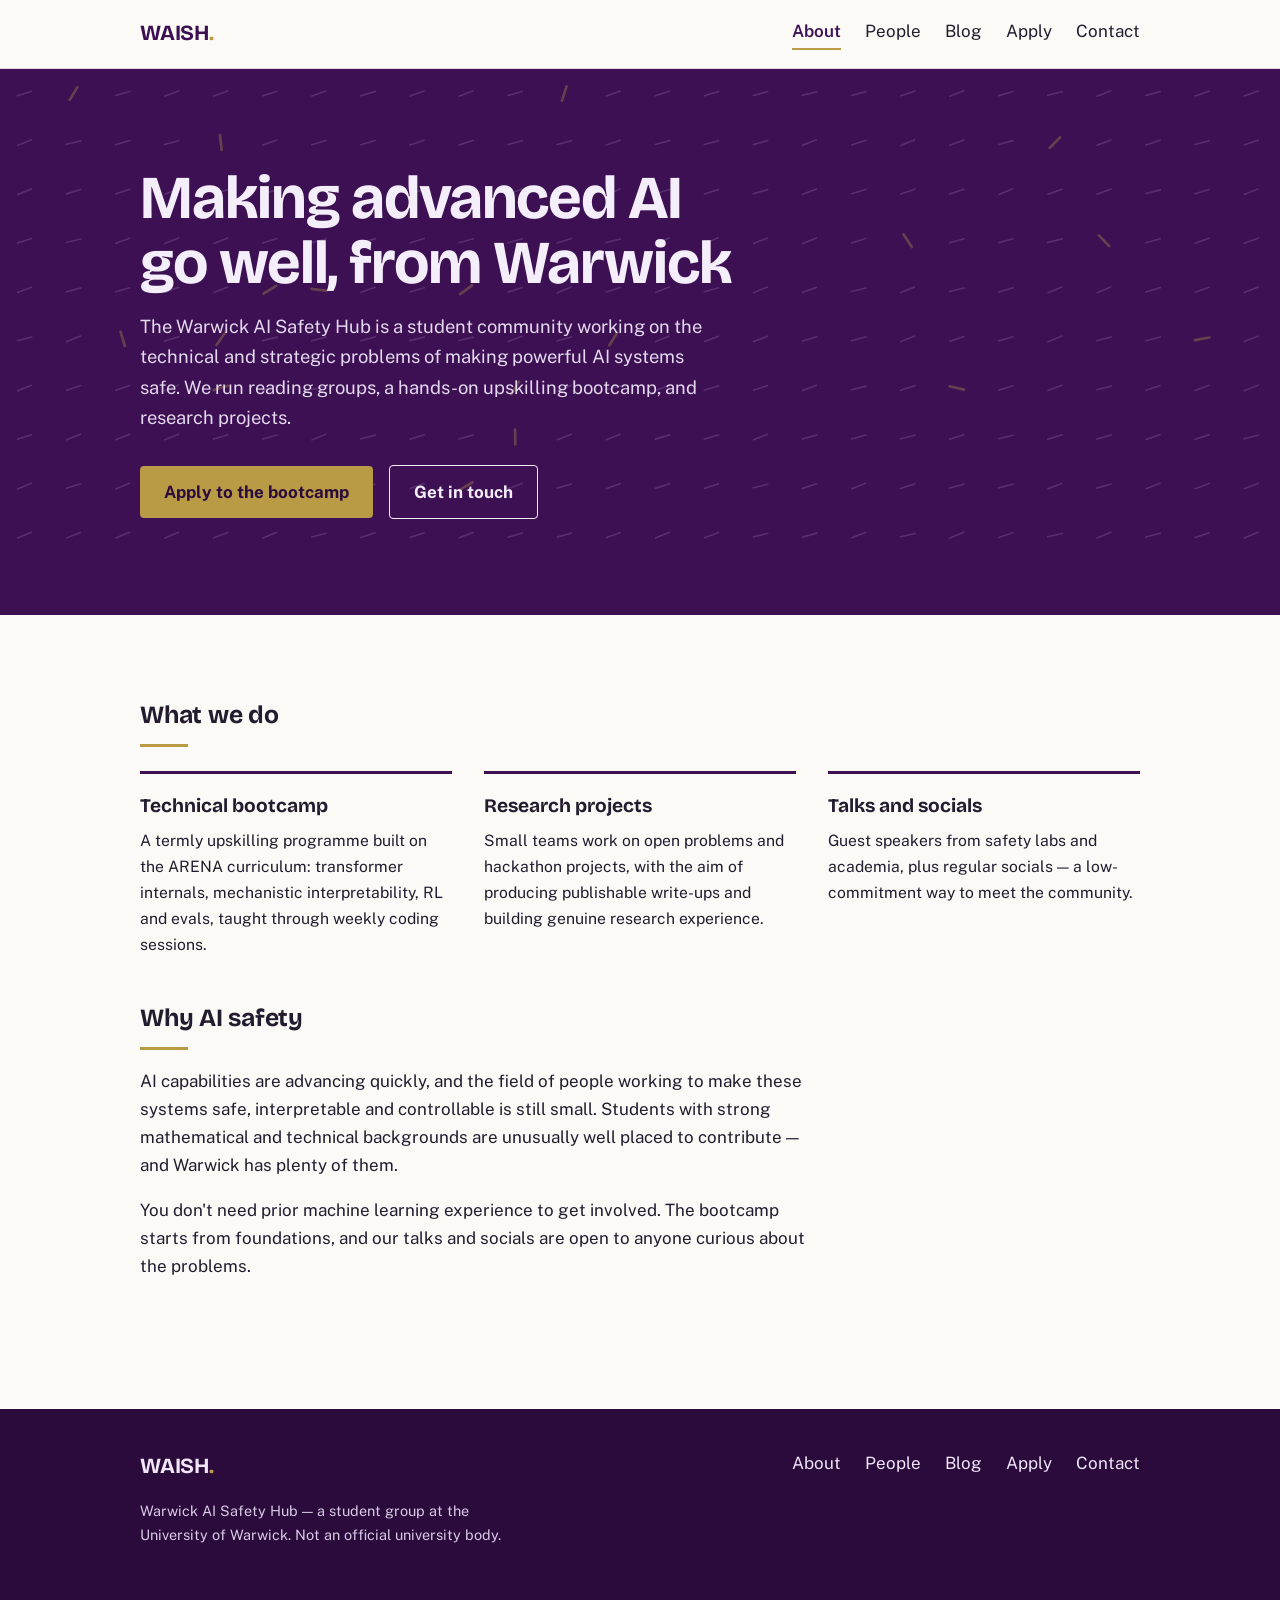
==== index.html @ ca05f269 "Add files via upload" ====
<!DOCTYPE html>
<html lang="en-GB">
<head>
  <meta charset="UTF-8">
  <meta name="viewport" content="width=device-width, initial-scale=1.0">
  <title>Warwick AI Safety Hub</title>
  <meta name="description" content="WAISH is the University of Warwick's student group for technical AI safety: reading groups, an ARENA-based bootcamp, talks and research projects.">
  <link rel="preconnect" href="https://fonts.googleapis.com">
  <link href="https://fonts.googleapis.com/css2?family=Bricolage+Grotesque:wght@500;700&family=Public+Sans:wght@400;600;700&display=swap" rel="stylesheet">
  <link rel="stylesheet" href="style.css">
</head>
<body>

<header class="site-header">
  <div class="inner">
    <a class="wordmark" href="index.html">WAISH<span>.</span></a>
    <nav class="site-nav" aria-label="Main">
      <a href="index.html" aria-current="page">About</a>
      <a href="people.html">People</a>
      <a href="https://waish.substack.com">Blog</a>
      <a href="apply.html">Apply</a>
      <a href="contact.html">Contact</a>
    </nav>
  </div>
</header>

<section class="hero">
  <!-- Decorative "alignment field": tick marks that mostly agree, a few that don't -->
  <svg class="field" id="alignment-field" aria-hidden="true" preserveAspectRatio="xMidYMid slice"></svg>
  <div class="inner">
    <h1>Making advanced AI go well, from Warwick</h1>
    <p>The Warwick AI Safety Hub is a student community working on the technical and strategic problems of making powerful AI systems safe. We run reading groups, a hands-on upskilling bootcamp, and research projects.</p>
    <a class="button" href="apply.html">Apply to the bootcamp</a>
    <a class="button quiet" href="contact.html">Get in touch</a>
  </div>
</section>

<main>
  <h2>What we do</h2>
  <div class="activities">
    <div class="activity">
      <h3>Technical bootcamp</h3>
      <p>A termly upskilling programme built on the ARENA curriculum: transformer internals, mechanistic interpretability, RL and evals, taught through weekly coding sessions.</p>
    </div>
    <div class="activity">
      <h3>Research projects</h3>
      <p>Small teams work on open problems and hackathon projects, with the aim of producing publishable write-ups and building genuine research experience.</p>
    </div>
    <div class="activity">
      <h3>Talks and socials</h3>
      <p>Guest speakers from safety labs and academia, plus regular socials — a low-commitment way to meet the community.</p>
    </div>
  </div>

  <h2>Why AI safety</h2>
  <p>AI capabilities are advancing quickly, and the field of people working to make these systems safe, interpretable and controllable is still small. Students with strong mathematical and technical backgrounds are unusually well placed to contribute — and Warwick has plenty of them.</p>
  <p>You don't need prior machine learning experience to get involved. The bootcamp starts from foundations, and our talks and socials are open to anyone curious about the problems.</p>
</main>

<footer class="site-footer">
  <div class="inner">
    <div>
      <a class="wordmark" href="index.html" style="color:#f0e6f8">WAISH<span>.</span></a>
      <p class="fine">Warwick AI Safety Hub — a student group at the University of Warwick. Not an official university body.</p>
    </div>
    <nav class="site-nav" aria-label="Footer">
      <a href="index.html">About</a>
      <a href="people.html">People</a>
      <a href="https://waish.substack.com">Blog</a>
      <a href="apply.html">Apply</a>
      <a href="contact.html">Contact</a>
    </nav>
  </div>
</footer>

<script>
/* Draws the hero's tick-mark field: most marks share one direction,
   a handful are misaligned. Purely decorative. */
(function () {
  var svg = document.getElementById("alignment-field");
  if (!svg) return;
  var W = 1200, H = 480, gap = 46, len = 14;
  svg.setAttribute("viewBox", "0 0 " + W + " " + H);
  var ns = "http://www.w3.org/2000/svg";
  for (var y = gap / 2; y < H; y += gap) {
    for (var x = gap / 2; x < W; x += gap) {
      var stray = Math.random() < 0.07;
      var angle = stray ? Math.random() * 180 : -18 + (Math.random() * 10 - 5);
      var line = document.createElementNS(ns, "line");
      line.setAttribute("x1", -len / 2); line.setAttribute("y1", 0);
      line.setAttribute("x2", len / 2);  line.setAttribute("y2", 0);
      line.setAttribute("transform", "translate(" + x + " " + y + ") rotate(" + angle + ")");
      line.setAttribute("stroke", stray ? "#b99a45" : "#8a6aa6");
      line.setAttribute("stroke-width", stray ? 2.5 : 1.5);
      line.setAttribute("stroke-linecap", "round");
      svg.appendChild(line);
    }
  }
})();
</script>

</body>
</html>
---- style.css ----
/* ============================================================
   WAISH — Warwick AI Safety Hub
   ------------------------------------------------------------
   CUSTOMISE HERE: colours, fonts and spacing all live in the
   variables below. Change a value once and it applies site-wide.
   ============================================================ */

:root {
  /* Colours (Warwick aubergine + gold) */
  --ink: #241c2e;          /* body text */
  --paper: #fbfaf7;        /* page background */
  --aubergine: #3c1053;    /* primary brand colour */
  --aubergine-deep: #2a0b3b;
  --gold: #b99a45;         /* accent */
  --lilac: #efe9f4;        /* tinted surface */
  --line: #ddd5e4;         /* hairlines */

  /* Type */
  --font-display: "Bricolage Grotesque", Georgia, serif;
  --font-body: "Public Sans", system-ui, -apple-system, sans-serif;

  /* Layout */
  --measure: 68ch;         /* max width of running text */
  --page-max: 1080px;      /* max width of the page */
  --pad: clamp(1.25rem, 4vw, 2.5rem);
}

* { box-sizing: border-box; }

html { scroll-behavior: smooth; }
@media (prefers-reduced-motion: reduce) {
  html { scroll-behavior: auto; }
  * { animation: none !important; transition: none !important; }
}

body {
  margin: 0;
  background: var(--paper);
  color: var(--ink);
  font-family: var(--font-body);
  font-size: 1.0625rem;
  line-height: 1.65;
}

a { color: var(--aubergine); text-decoration-thickness: 1px; text-underline-offset: 3px; }
a:hover { color: var(--aubergine-deep); text-decoration-thickness: 2px; }
:focus-visible { outline: 3px solid var(--gold); outline-offset: 2px; }

/* ---------- Header & navigation ---------- */

.site-header {
  border-bottom: 1px solid var(--line);
  background: var(--paper);
}

.site-header .inner {
  max-width: var(--page-max);
  margin: 0 auto;
  padding: 1rem var(--pad);
  display: flex;
  align-items: center;
  justify-content: space-between;
  gap: 1rem;
  flex-wrap: wrap;
}

.wordmark {
  font-family: var(--font-display);
  font-weight: 700;
  font-size: 1.35rem;
  letter-spacing: -0.01em;
  color: var(--aubergine);
  text-decoration: none;
}
.wordmark span { color: var(--gold); }

.site-nav { display: flex; gap: 1.5rem; flex-wrap: wrap; }
.site-nav a {
  text-decoration: none;
  color: var(--ink);
  padding-bottom: 3px;
  border-bottom: 2px solid transparent;
}
.site-nav a:hover { border-bottom-color: var(--line); }
.site-nav a[aria-current="page"] {
  border-bottom-color: var(--gold);
  color: var(--aubergine);
  font-weight: 600;
}

/* ---------- Hero ---------- */

.hero {
  position: relative;
  background: var(--aubergine);
  color: #f4eefa;
  overflow: hidden;
}
.hero .inner {
  position: relative;
  max-width: var(--page-max);
  margin: 0 auto;
  padding: clamp(3rem, 9vw, 6rem) var(--pad);
}
.hero h1 {
  font-family: var(--font-display);
  font-size: clamp(2.2rem, 6vw, 3.8rem);
  line-height: 1.08;
  letter-spacing: -0.02em;
  margin: 0 0 1rem;
  max-width: 16ch;
}
.hero p {
  max-width: 52ch;
  font-size: 1.15rem;
  margin: 0 0 2rem;
  color: #e4d9ee;
}
.hero .field {
  position: absolute;
  inset: 0;
  opacity: 0.35;
  pointer-events: none;
}

.button {
  display: inline-block;
  background: var(--gold);
  color: var(--aubergine-deep);
  font-weight: 700;
  text-decoration: none;
  padding: 0.75rem 1.5rem;
  border-radius: 4px;
}
.button:hover { background: #cbae5c; color: var(--aubergine-deep); }
.button.quiet {
  background: transparent;
  color: inherit;
  border: 1px solid currentColor;
  margin-left: 0.75rem;
}

/* ---------- Page body ---------- */

main { max-width: var(--page-max); margin: 0 auto; padding: 2.5rem var(--pad) 4rem; }

h1.page-title {
  font-family: var(--font-display);
  font-size: clamp(2rem, 5vw, 3rem);
  letter-spacing: -0.02em;
  line-height: 1.1;
  margin: 1rem 0 0.5rem;
}
.page-lede { max-width: var(--measure); font-size: 1.15rem; color: #4a3f57; margin-top: 0; }

h2 {
  font-family: var(--font-display);
  font-size: 1.55rem;
  letter-spacing: -0.01em;
  margin: 2.5rem 0 0.75rem;
}
h2::after {
  content: "";
  display: block;
  width: 3rem;
  height: 3px;
  background: var(--gold);
  margin-top: 0.5rem;
}

p, ul, ol { max-width: var(--measure); }

/* ---------- Activity list (home) ---------- */

.activities { display: grid; grid-template-columns: repeat(auto-fit, minmax(260px, 1fr)); gap: 2rem; margin-top: 1.5rem; }
.activity { border-top: 3px solid var(--aubergine); padding-top: 1rem; }
.activity h3 { font-family: var(--font-display); font-size: 1.2rem; margin: 0 0 0.4rem; }
.activity p { margin: 0; font-size: 0.98rem; }

/* ---------- People ---------- */

.people { display: grid; grid-template-columns: repeat(auto-fill, minmax(230px, 1fr)); gap: 2rem; margin-top: 2rem; }
.person img, .person .placeholder {
  width: 100%;
  aspect-ratio: 1;
  object-fit: cover;
  border-radius: 6px;
  background: var(--lilac);
  display: grid;
  place-items: center;
  color: var(--aubergine);
  font-family: var(--font-display);
  font-size: 2.5rem;
}
.person h3 { font-family: var(--font-display); font-size: 1.15rem; margin: 0.75rem 0 0.1rem; }
.person .role { color: var(--aubergine); font-weight: 600; font-size: 0.95rem; margin: 0 0 0.35rem; }
.person p { font-size: 0.95rem; margin: 0; }

/* ---------- Apply steps ---------- */

.steps { list-style: none; counter-reset: step; padding: 0; margin: 1.5rem 0 0; max-width: var(--measure); }
.steps li {
  counter-increment: step;
  position: relative;
  padding: 0 0 1.75rem 3.5rem;
  border-left: 1px solid var(--line);
  margin-left: 1.1rem;
}
.steps li:last-child { border-left-color: transparent; padding-bottom: 0; }
.steps li::before {
  content: counter(step);
  position: absolute;
  left: -1.15rem;
  top: -0.2rem;
  width: 2.2rem;
  height: 2.2rem;
  border-radius: 50%;
  background: var(--aubergine);
  color: var(--paper);
  font-family: var(--font-display);
  font-weight: 700;
  display: grid;
  place-items: center;
}
.steps h3 { font-family: var(--font-display); font-size: 1.15rem; margin: 0 0 0.25rem; }
.steps p { margin: 0; }

.notice {
  background: var(--lilac);
  border-left: 4px solid var(--gold);
  padding: 1rem 1.25rem;
  max-width: var(--measure);
  border-radius: 0 6px 6px 0;
}

/* ---------- Contact ---------- */

.contact-list { list-style: none; padding: 0; max-width: var(--measure); }
.contact-list li { padding: 1rem 0; border-bottom: 1px solid var(--line); display: flex; gap: 1rem; flex-wrap: wrap; }
.contact-list .label { font-weight: 700; min-width: 8rem; }

/* ---------- Footer ---------- */

.site-footer { background: var(--aubergine-deep); color: #d9cbe6; margin-top: 3rem; }
.site-footer .inner {
  max-width: var(--page-max);
  margin: 0 auto;
  padding: 2.5rem var(--pad);
  display: flex;
  justify-content: space-between;
  gap: 2rem;
  flex-wrap: wrap;
}
.site-footer a { color: #f0e6f8; }
.site-footer .fine { font-size: 0.9rem; max-width: 44ch; }
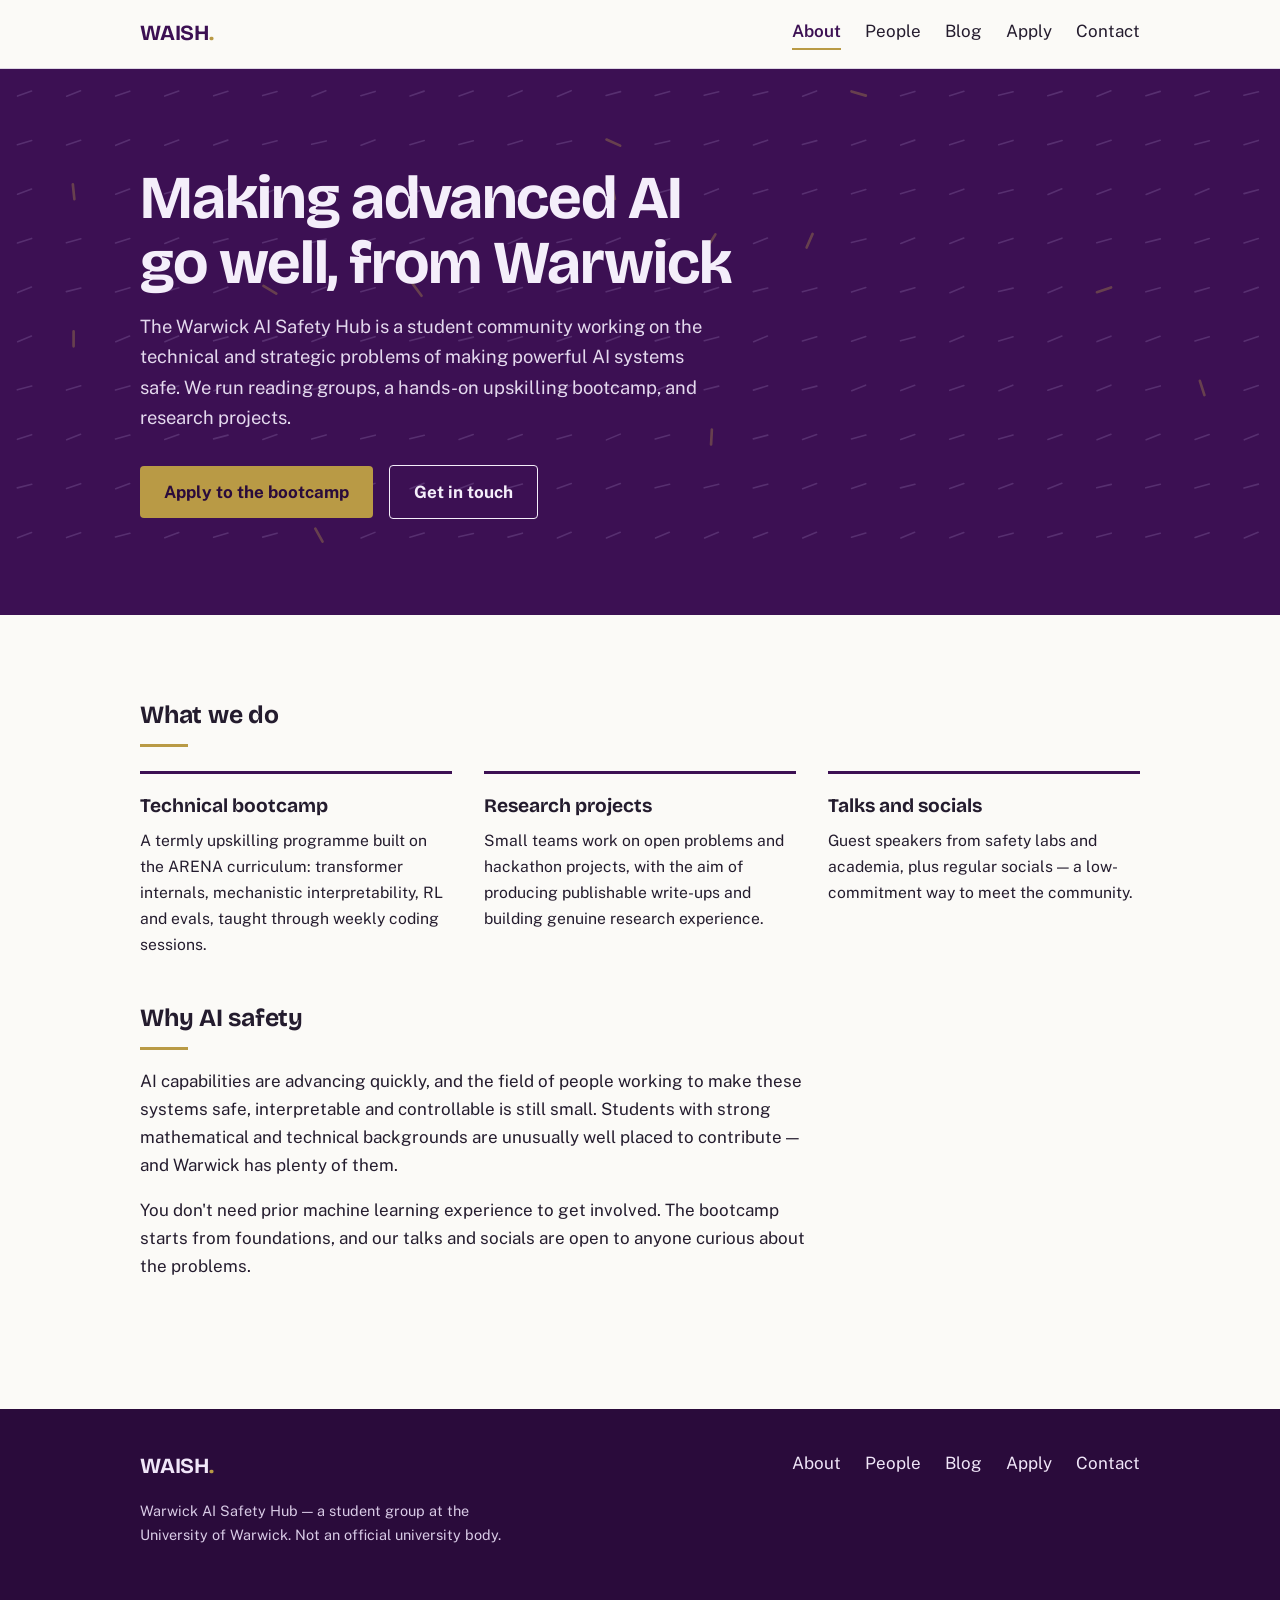
==== commit a2092924: "Update index.html" ====
--- a/index.html
+++ b/index.html
@@ -74,14 +74,24 @@
 </footer>
 
 <script>
-/* Draws the hero's tick-mark field: most marks share one direction,
-   a handful are misaligned. Purely decorative. */
+/* Hero tick-mark field. Marks near the pointer turn gold and rotate,
+   then ease back when it moves away. Decorative only. */
 (function () {
   var svg = document.getElementById("alignment-field");
-  if (!svg) return;
+  var hero = document.querySelector(".hero");
+  if (!svg || !hero) return;
+
   var W = 1200, H = 480, gap = 46, len = 14;
+  var GOLD = "#b99a45", MUTED = "#8a6aa6";
+  var TOUCH = 42;        /* marks this close to the pointer always react (SVG units) */
+  var RADIUS = 120;      /* a few "keen" marks also react out to this distance */
+  var KEEN = 0.18;       /* fraction of marks that are keen */
+  var EXTRA_TURN = 38;   /* max additional rotation in degrees */
+
   svg.setAttribute("viewBox", "0 0 " + W + " " + H);
   var ns = "http://www.w3.org/2000/svg";
+  var marks = [];
+
   for (var y = gap / 2; y < H; y += gap) {
     for (var x = gap / 2; x < W; x += gap) {
       var stray = Math.random() < 0.07;
@@ -89,13 +99,56 @@
       var line = document.createElementNS(ns, "line");
       line.setAttribute("x1", -len / 2); line.setAttribute("y1", 0);
       line.setAttribute("x2", len / 2);  line.setAttribute("y2", 0);
-      line.setAttribute("transform", "translate(" + x + " " + y + ") rotate(" + angle + ")");
-      line.setAttribute("stroke", stray ? "#b99a45" : "#8a6aa6");
-      line.setAttribute("stroke-width", stray ? 2.5 : 1.5);
+      line.style.stroke = stray ? GOLD : MUTED;
+      line.style.strokeWidth = stray ? 2.5 : 1.5;
       line.setAttribute("stroke-linecap", "round");
+      line.style.transform = "translate(" + x + "px," + y + "px) rotate(" + angle + "deg)";
+      line.style.transition = "transform .35s ease, stroke .5s ease, stroke-width .5s ease";
       svg.appendChild(line);
+      marks.push({ el: line, x: x, y: y, angle: angle, stray: stray, keen: Math.random() < KEEN });
     }
   }
+
+  if (window.matchMedia("(prefers-reduced-motion: reduce)").matches) return;
+
+  var pt = svg.createSVGPoint(), raf = null, pending = null;
+
+  function apply(e) {
+    pt.x = e.clientX; pt.y = e.clientY;
+    var ctm = svg.getScreenCTM();
+    if (!ctm) return;
+    var p = pt.matrixTransform(ctm.inverse());
+    for (var i = 0; i < marks.length; i++) {
+      var m = marks[i];
+      var d = Math.hypot(m.x - p.x, m.y - p.y);
+      var reach = m.keen ? RADIUS : TOUCH;
+      if (d < reach) {
+        var t = 1 - d / reach;
+        m.el.style.transform = "translate(" + m.x + "px," + m.y + "px) rotate(" + (m.angle + t * EXTRA_TURN) + "deg)";
+        m.el.style.stroke = GOLD;
+        m.el.style.strokeWidth = 2.5;
+      } else if (!m.stray) {
+        m.el.style.transform = "translate(" + m.x + "px," + m.y + "px) rotate(" + m.angle + "deg)";
+        m.el.style.stroke = MUTED;
+        m.el.style.strokeWidth = 1.5;
+      }
+    }
+  }
+
+  hero.addEventListener("pointermove", function (e) {
+    pending = e;
+    if (raf) return;
+    raf = requestAnimationFrame(function () { raf = null; if (pending) apply(pending); });
+  });
+
+  hero.addEventListener("pointerleave", function () {
+    for (var i = 0; i < marks.length; i++) {
+      var m = marks[i];
+      m.el.style.transform = "translate(" + m.x + "px," + m.y + "px) rotate(" + m.angle + "deg)";
+      m.el.style.stroke = m.stray ? GOLD : MUTED;
+      m.el.style.strokeWidth = m.stray ? 2.5 : 1.5;
+    }
+  });
 })();
 </script>
 
